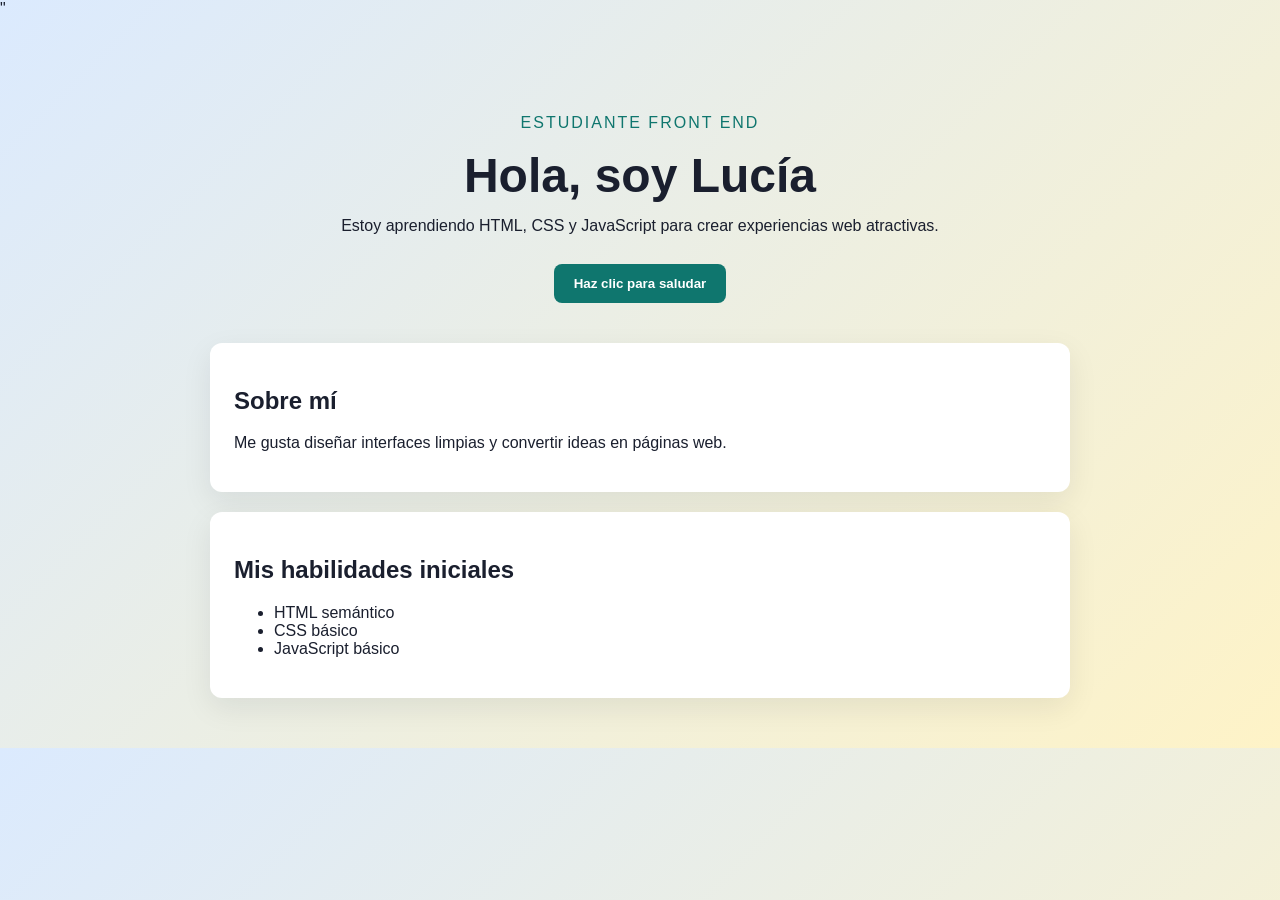
==== index.html @ 460338c4 "fase 1: estructura base del porfolio" ====
<!DOCTYPE html>
<html lang="es">
<head>
    <meta charset="UTF-8"/>
    <meta name="viewport" content="width= device-width, initia-scale=.1.0"/>
    <title> Porfolio Lucía - Fase 1</title>
    <link rel="stylesheet" href="style.css"/>
</head>"
<body> 

</body>
<header class="hero">
    <p class="hero__tag">Estudiante Front End</p>
    <h1 class="hero__title">Hola, soy Lucía</h1>
    <p class="hero__subtitle">
     Estoy aprendiendo HTML, CSS y JavaScript para crear experiencias web atractivas.
    </p>
    <button id="btnSaludo">Haz clic para saludar</button>
  </header>
  
  <main>
    <section class="section">
        <h2>Sobre mí</h2>
  <p>Me gusta diseñar interfaces limpias y convertir ideas en páginas web.</p>
    </section>
  
    <section class="section">
      <h2>Mis habilidades iniciales</h2>
      <ul>
        <li>HTML semántico</li>
        <li>CSS básico</li>
        <li>JavaScript básico</li>
      </ul>
    </section>
  </main>

  <script src="script.js"></script>


</html>
---- style.css ----
:root {
  --bg:#f4f6ff;
  --text:#1a1f2e;
  --accent: #0f766e;
  --card: #ffffff;
}
 
* {
    box-sizing: border-box;
}

body {
    margin: 0;
    font-family: "Segoe UI", Tahoma, Geneva, Verdana, sans-serif;
    background: linear-gradient(135deg, #dbeafe, #fef3c7);
    color: var(--text);
}
.hero {
    text-align: center;
    padding:  80px 20px 40px;
}

.hero__tag {
    text-transform: uppercase;
    letter-spacing: 2px;
    font-size: 700;
    color: var(--accent);
}

.hero__subtitle {
    max-width: 650px;
    margin: 0 auto 25px;
    line-height: 1.6;
}

.hero__title  {
    font-size: 3rem;
    margin: 10px 0;
}

button {
    border: none;
    background: var(--accent);
    color: white;
    padding: 12px 20px;
    border-radius: 8px;
    cursor: pointer;
    font-weight: 700;
}

button:hover {
    opacity: 0.9;
}

main {
    max-width: 900px;
    margin: 0 auto 50px;
    padding: 0 20px;
}

.section {
    background: var(--card);
    padding: 24px;
    border-radius: 12px;
    margin-bottom: 20px;
    box-shadow: 0 10px 30px rgba(15, 23, 42, 0.08);
}
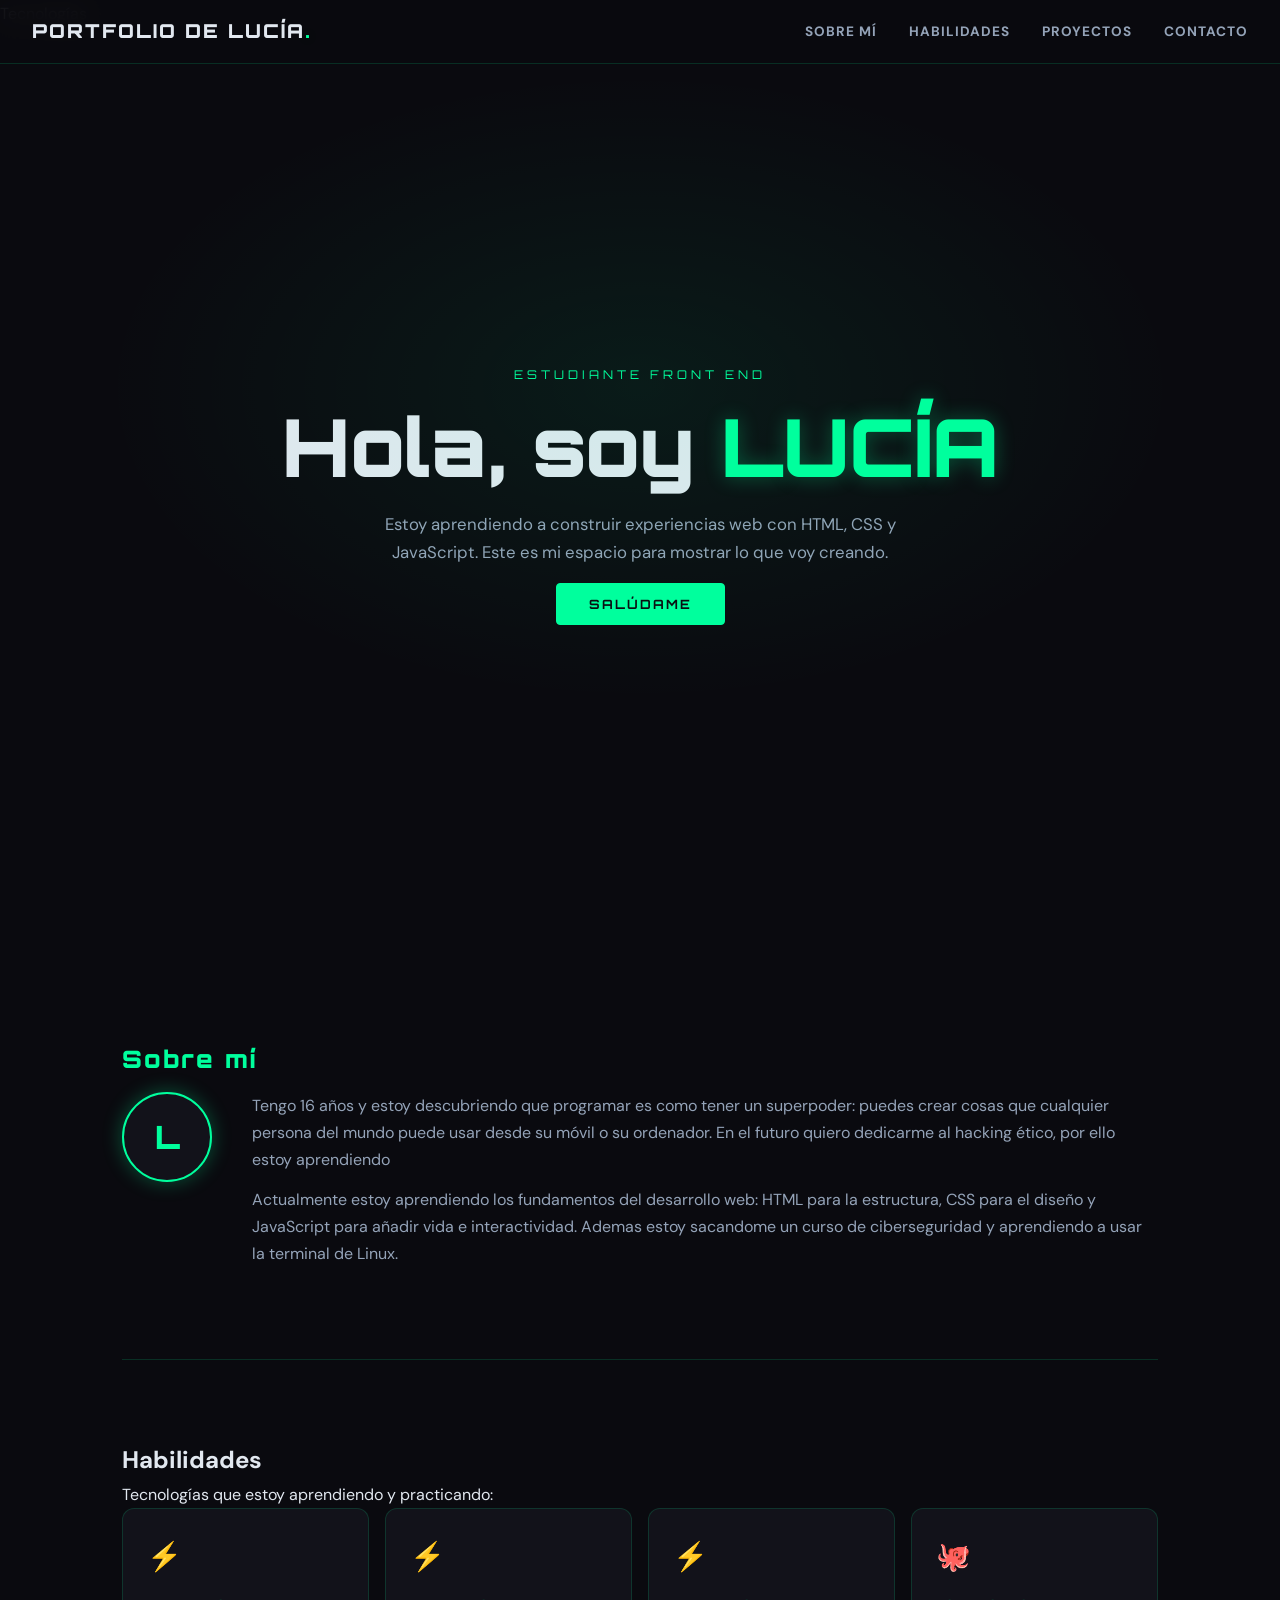
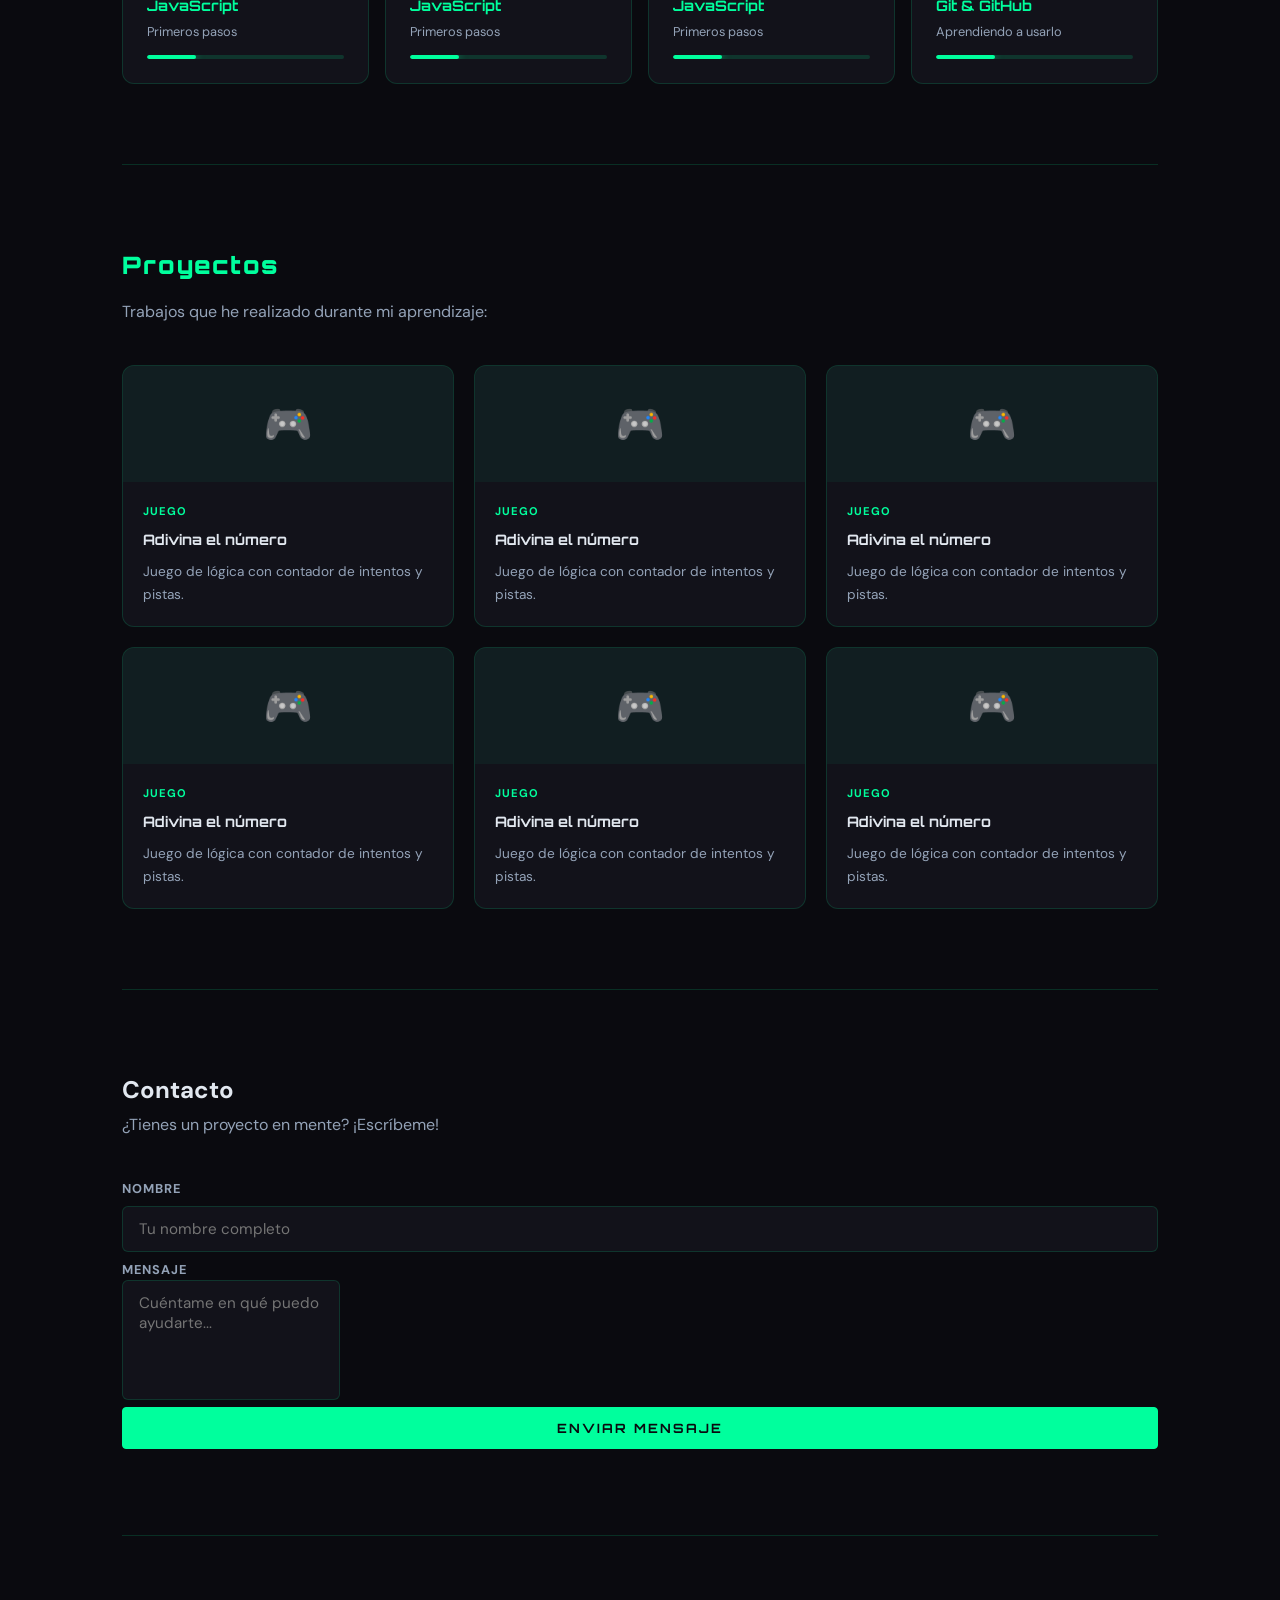
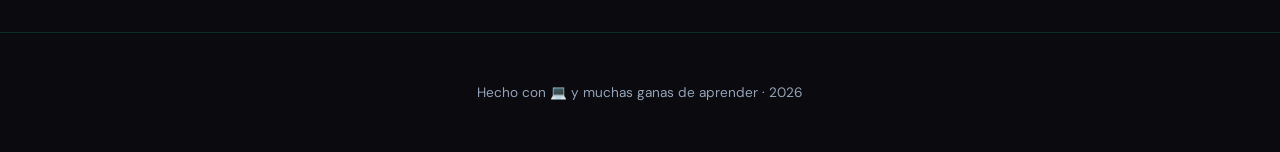
==== commit b115f92d: "html: targeta de proyectos, barra de busqueda, contacto. css: fondo nuevo estilo dark neon." ====
--- a/index.html
+++ b/index.html
@@ -1,40 +1,237 @@
-<!DOCTYPE html>
+Tecnologías<!DOCTYPE html>
 <html lang="es">
 <head>
     <meta charset="UTF-8"/>
     <meta name="viewport" content="width= device-width, initia-scale=.1.0"/>
     <title> Porfolio Lucía - Fase 1</title>
-    <link rel="stylesheet" href="style.css"/>
-</head>"
-<body> 
-
-</body>
-<header class="hero">
-    <p class="hero__tag">Estudiante Front End</p>
-    <h1 class="hero__title">Hola, soy Lucía</h1>
+    <link rel="stylesheet" href="tema-dark-neon.css"/>
+</head>
+
+<body>
+
+  <header class="nav" id="inicio">
+    <!-- El logo/nombre del portfolio -->
+    <span class="nav__logo">PORTFOLIO DE LUCÍA<span class="nav__logo--accent">.</span></span>
+
+    <!-- Los enlaces de navegación interna -->
+    <!-- href="#id" salta a la sección con ese id en la misma página -->
+    <nav class="nav__links">
+      <a href="#sobre-mi" class="nav__link">Sobre mí</a>
+      <a href="#habilidades" class="nav__link">Habilidades</a>
+      <a href="#proyectos" class="nav__link">Proyectos</a>
+      <a href="#contacto" class="nav__link">Contacto</a>
+    </nav>
+  </header>
+
+<section class="hero">
+    <p class="hero__eyebrow">Estudiante Front End</p>
+    <h1 class="hero__title">
+      Hola, soy <span class="hero__title--accent">LUCÍA</span>
+    </h1>
     <p class="hero__subtitle">
-     Estoy aprendiendo HTML, CSS y JavaScript para crear experiencias web atractivas.
+      Estoy aprendiendo a construir experiencias web con HTML, CSS y JavaScript.
+      Este es mi espacio para mostrar lo que voy creando.
     </p>
-    <button id="btnSaludo">Haz clic para saludar</button>
-  </header>
-  
+    <!-- El botón existe aquí pero su funcionalidad viene en la Fase 2 -->
+    <button class="btn btn--primary" id="btnSaludo">Salúdame</button>
+  </section>
+
+  <!-- ==========================================
+    MAIN: contenido principal de la página.
+    Dentro van todas las secciones informativas.
+  =========================================== -->
   <main>
-    <section class="section">
-        <h2>Sobre mí</h2>
-  <p>Me gusta diseñar interfaces limpias y convertir ideas en páginas web.</p>
+
+
+ <section class="seccion" id="sobre-mi">
+      <h2 class="seccion__titulo">Sobre mí</h2>
+      <div class="sobre-mi">
+        <!-- Avatar visual (círculo con inicial) -->
+        <div class="sobre-mi__avatar">L</div>
+        <div class="sobre-mi__texto">
+          <p>
+            Tengo 16 años y estoy descubriendo que programar es como tener
+            un superpoder: puedes crear cosas que cualquier persona del mundo
+            puede usar desde su móvil o su ordenador. En el futuro quiero dedicarme al hacking ético,
+            por ello estoy aprendiendo 
+          </p>
+          <p>
+            Actualmente estoy aprendiendo los fundamentos del desarrollo web:
+            HTML para la estructura, CSS para el diseño y JavaScript para
+            añadir vida e interactividad. Ademas estoy sacandome un curso de ciberseguridad
+            y aprendiendo a usar la terminal de Linux.
+          </p>
+        </div>
+      </div>      
     </section>
-  
-    <section class="section">
-      <h2>Mis habilidades iniciales</h2>
-      <ul>
-        <li>HTML semántico</li>
-        <li>CSS básico</li>
-        <li>JavaScript básico</li>
-      </ul>
+
+    <section class="seccion" id="habilidades">
+        <h2 class="seccion_titulo">Habilidades</h2>
+  <p class="seccion_descripcion">
+    Tecnologías que estoy aprendiendo y practicando:
+  </p>
+  <div class="habilidades-grid">
+        <article class="skill-card">
+          <span class="skill-card__icono">⚡</span>
+          <h3 class="skill-card__nombre">JavaScript</h3>
+          <p class="skill-card__nivel">Primeros pasos</p>
+          <div class="skill-card__barra">
+            <div class="skill-card__progreso" style="width: 25%"></div>
+          </div>
+        </article>
+
+        <article class="skill-card">
+          <span class="skill-card__icono">⚡</span>
+          <h3 class="skill-card__nombre">JavaScript</h3>
+          <p class="skill-card__nivel">Primeros pasos</p>
+          <div class="skill-card__barra">
+            <div class="skill-card__progreso" style="width: 25%"></div>
+          </div>
+        </article>
+
+        <article class="skill-card">
+          <span class="skill-card__icono">⚡</span>
+          <h3 class="skill-card__nombre">JavaScript</h3>
+          <p class="skill-card__nivel">Primeros pasos</p>
+          <div class="skill-card__barra">
+            <div class="skill-card__progreso" style="width: 25%"></div>
+          </div>
+        </article>
+        
+        <article class="skill-card">
+          <span class="skill-card__icono">🐙</span>
+          <h3 class="skill-card__nombre">Git & GitHub</h3>
+          <p class="skill-card__nivel">Aprendiendo a usarlo</p>
+          <div class="skill-card__barra">
+            <div class="skill-card__progreso" style="width: 30%"></div>
+          </div>
+        </article>
+     
+         </div>
+        </section>
+
+        <section class="seccion" id="proyectos">
+          <h2 class="seccion__titulo">Proyectos</h2>
+          <p class="seccion__descripcion">
+            Trabajos que he realizado durante mi aprendizaje:
+          </p>
+
+          <div class="proyectos-grid" id="proyectosGrid">
+            <article class="proyecto-card" data-category="juego">
+          <div class="proyecto-card__imagen">🎮</div>
+          <div class="proyecto-card__cuerpo">
+            <span class="proyecto-card__tag">Juego</span>
+            <h3 class="proyecto-card__titulo">Adivina el número</h3>
+            <p class="proyecto-card__desc">
+              Juego de lógica con contador de intentos y pistas.
+            </p>
+          </div>
+        </article>
+            
+            <article class="proyecto-card" data-category="juego">
+          <div class="proyecto-card__imagen">🎮</div>
+          <div class="proyecto-card__cuerpo">
+            <span class="proyecto-card__tag">Juego</span>
+            <h3 class="proyecto-card__titulo">Adivina el número</h3>
+            <p class="proyecto-card__desc">
+              Juego de lógica con contador de intentos y pistas.
+            </p>
+          </div>
+        </article>
+       
+            <article class="proyecto-card" data-category="juego">
+          <div class="proyecto-card__imagen">🎮</div>
+          <div class="proyecto-card__cuerpo">
+            <span class="proyecto-card__tag">Juego</span>
+            <h3 class="proyecto-card__titulo">Adivina el número</h3>
+            <p class="proyecto-card__desc">
+              Juego de lógica con contador de intentos y pistas.
+            </p>
+          </div>
+        </article>
+
+            <article class="proyecto-card" data-category="juego">
+          <div class="proyecto-card__imagen">🎮</div>
+          <div class="proyecto-card__cuerpo">
+            <span class="proyecto-card__tag">Juego</span>
+            <h3 class="proyecto-card__titulo">Adivina el número</h3>
+            <p class="proyecto-card__desc">
+              Juego de lógica con contador de intentos y pistas.
+            </p>
+          </div>
+        </article>
+
+            <article class="proyecto-card" data-category="juego">
+          <div class="proyecto-card__imagen">🎮</div>
+          <div class="proyecto-card__cuerpo">
+            <span class="proyecto-card__tag">Juego</span>
+            <h3 class="proyecto-card__titulo">Adivina el número</h3>
+            <p class="proyecto-card__desc">
+              Juego de lógica con contador de intentos y pistas.
+            </p>
+          </div>
+        </article>
+        
+            <article class="proyecto-card" data-category="juego">
+          <div class="proyecto-card__imagen">🎮</div>
+          <div class="proyecto-card__cuerpo">
+            <span class="proyecto-card__tag">Juego</span>
+            <h3 class="proyecto-card__titulo">Adivina el número</h3>
+            <p class="proyecto-card__desc">
+              Juego de lógica con contador de intentos y pistas.
+            </p>
+          </div>
+        </article>
+
+          </div>
+        </section>
+
+        <section class="seccion" id="contacto">
+          <h2 class="seccion_titulo">Contacto</h2>
+          <p class="seccion__descripcion">
+            ¿Tienes un proyecto en mente? ¡Escríbeme!
+          </p>
+          <from class="from" id="formContacto" novalidate>
+            
+        <div class="form__grupo">
+          <label class="form__label" for="nombre">Nombre</label>
+          <input
+            class="form__input"
+            type="text"
+            id="nombre"
+            name="nombre"
+            placeholder="Tu nombre completo"
+            autocomplete="name"
+          />
+          <div class="form_grupo">
+            <label class="form__label" for="mensaje">Mensaje</label>
+          <!-- textarea: campo de texto de varias líneas -->
+          <textarea
+            class="form__input form__textarea"
+            id="mensaje"
+            name="mensaje"
+            rows="4"
+            placeholder="Cuéntame en qué puedo ayudarte..."
+          ></textarea>
+          <span class="form__error" id="errorMensaje"></span>
+        </div>
+
+        <button class="btn btn--primary" type="submit" id="btnEnviar">
+          Enviar mensaje
+        </button>
+
+        <!-- Mensaje de éxito que aparecerá cuando el formulario sea válido -->
+        <p class="form__exito" id="mensajeExito"></p>
+      </form>
     </section>
+
   </main>
 
-  <script src="script.js"></script>
+  <footer class="footer">
+    <p class="footer__texto">
+      Hecho con 💻 y muchas ganas de aprender · 2026
+    </p>
+
 
 
 </html>
--- a/tema-dark-neon.css
+++ b/tema-dark-neon.css
@@ -0,0 +1,631 @@
+/*
+╔══════════════════════════════════════════════════════════════╗
+║  TEMA: DARK NEON                                            ║
+║  Estética: fondo negro, acentos en verde neón/cian          ║
+║  Fuente: Orbitron (geométrica, tech) + DM Sans (cuerpo)     ║
+╚══════════════════════════════════════════════════════════════╝
+
+  CÓMO PERSONALIZAR ESTE TEMA:
+  · Cambia --color-acento para otro color neón (ej: #ff00ff, #00bfff)
+  · Cambia --color-fondo para un fondo más oscuro o más azulado
+  · La fuente se importa de Google Fonts — cámbiala por la que quieras
+*/
+
+/* ── Importar fuentes de Google Fonts ─────────────────────── */
+@import url('https://fonts.googleapis.com/css2?family=Orbitron:wght@700;900&family=DM+Sans:wght@400;500;700&display=swap');
+
+/* ── Variables: el corazón del tema ───────────────────────── */
+/*
+  :root aplica las variables a toda la página.
+  Cambia solo estos valores y todo el diseño cambia.
+*/
+:root {
+  --color-fondo:       #0a0a0f;
+  --color-fondo-card:  #12121a;
+  --color-fondo-nav:   rgba(10, 10, 15, 0.92);
+  --color-texto:       #e2e8f0;
+  --color-texto-suave: #94a3b8;
+  --color-acento:      #00ff9d;
+  --color-acento-rgb:  0, 255, 157;     /* para usar en rgba() */
+  --color-borde:       rgba(0, 255, 157, 0.15);
+  --color-error:       #ff4d6d;
+  --color-exito:       #00ff9d;
+
+  --radio-card:   12px;
+  --sombra-card:  0 4px 30px rgba(0, 255, 157, 0.08);
+  --sombra-glow:  0 0 20px rgba(0, 255, 157, 0.3);
+
+  --fuente-titulo: 'Orbitron', monospace;
+  --fuente-cuerpo: 'DM Sans', sans-serif;
+
+  --transicion:   0.25s ease;
+}
+
+/* Tema alternativo (se activa con clase "tema-b" en body) */
+body.tema-b {
+  --color-fondo:       #0d0d1a;
+  --color-acento:      #a78bfa;
+  --color-acento-rgb:  167, 139, 250;
+  --color-borde:       rgba(167, 139, 250, 0.15);
+  --sombra-card:       0 4px 30px rgba(167, 139, 250, 0.08);
+  --sombra-glow:       0 0 20px rgba(167, 139, 250, 0.3);
+}
+
+
+/* ── Reset y base ──────────────────────────────────────────── */
+*, *::before, *::after {
+  box-sizing: border-box;
+  margin: 0;
+  padding: 0;
+}
+
+html {
+  scroll-behavior: smooth;    /* scroll suave al hacer clic en los enlaces de nav */
+  scroll-padding-top: 70px;   /* evita que el header tape el inicio de la sección */
+}
+
+body {
+  font-family: var(--fuente-cuerpo);
+  background-color: var(--color-fondo);
+  color: var(--color-texto);
+  line-height: 1.7;
+  min-height: 100vh;
+}
+
+/* ── Barra de navegación ───────────────────────────────────── */
+.nav {
+  position: fixed;           /* se queda fija aunque hagas scroll */
+  top: 0;
+  left: 0;
+  right: 0;
+  z-index: 100;
+  display: flex;
+  align-items: center;
+  gap: 1rem;
+  padding: 0 2rem;
+  height: 64px;
+  background: var(--color-fondo-nav);
+  backdrop-filter: blur(12px);
+  border-bottom: 1px solid var(--color-borde);
+}
+
+.nav__logo {
+  font-family: var(--fuente-titulo);
+  font-size: 1.2rem;
+  font-weight: 900;
+  letter-spacing: 2px;
+  color: var(--color-texto);
+  margin-right: auto;   /* empuja el resto de elementos a la derecha */
+}
+
+.nav__logo--accent {
+  color: var(--color-acento);
+  text-shadow: var(--sombra-glow);
+}
+
+.nav__links {
+  display: flex;
+  gap: 2rem;
+  list-style: none;
+}
+
+.nav__link {
+  font-size: 0.85rem;
+  font-weight: 700;
+  text-transform: uppercase;
+  letter-spacing: 1px;
+  text-decoration: none;
+  color: var(--color-texto-suave);
+  transition: color var(--transicion);
+}
+
+.nav__link:hover,
+.nav__link--activo {
+  color: var(--color-acento);
+}
+
+/* Botón hamburguesa — solo visible en móvil */
+.nav__hamburguesa {
+  display: none;
+  flex-direction: column;
+  gap: 5px;
+  background: none;
+  border: none;
+  cursor: pointer;
+  padding: 4px;
+}
+
+.nav__hamburguesa span {
+  display: block;
+  width: 22px;
+  height: 2px;
+  background: var(--color-texto);
+  border-radius: 2px;
+  transition: transform var(--transicion), opacity var(--transicion);
+}
+
+/* Animación de las 3 líneas → X al abrir el menú */
+.nav__hamburguesa--activo span:nth-child(1) {
+  transform: translateY(7px) rotate(45deg);
+}
+.nav__hamburguesa--activo span:nth-child(2) {
+  opacity: 0;
+}
+.nav__hamburguesa--activo span:nth-child(3) {
+  transform: translateY(-7px) rotate(-45deg);
+}
+
+
+/* ── Sección Hero ──────────────────────────────────────────── */
+.hero {
+  min-height: 100vh;
+  display: flex;
+  flex-direction: column;
+  justify-content: center;
+  align-items: center;
+  text-align: center;
+  padding: 100px 2rem 4rem;
+  position: relative;
+}
+
+/* Fondo decorativo: gradiente radial sutil */
+.hero::before {
+  content: "";
+  position: absolute;
+  inset: 0;
+  background: radial-gradient(ellipse 60% 50% at 50% 40%,
+    rgba(var(--color-acento-rgb), 0.07) 0%,
+    transparent 70%);
+  pointer-events: none;   /* no interfiere con los clics */
+}
+
+.hero__eyebrow {
+  font-family: var(--fuente-titulo);
+  font-size: 0.75rem;
+  letter-spacing: 4px;
+  text-transform: uppercase;
+  color: var(--color-acento);
+  margin-bottom: 1rem;
+}
+
+.hero__title {
+  font-family: var(--fuente-titulo);
+  font-size: clamp(2.5rem, 8vw, 5rem);  /* escala con el ancho de pantalla */
+  font-weight: 900;
+  line-height: 1.1;
+  margin-bottom: 1.25rem;
+}
+
+.hero__title--accent {
+  color: var(--color-acento);
+  text-shadow: var(--sombra-glow);
+}
+
+.hero__subtitle {
+  max-width: 560px;
+  color: var(--color-texto-suave);
+  font-size: 1.05rem;
+  margin-bottom: 1rem;
+}
+
+.hero__reloj {
+  font-family: var(--fuente-titulo);
+  font-size: 0.9rem;
+  color: var(--color-acento);
+  margin-bottom: 2rem;
+  letter-spacing: 2px;
+}
+
+
+/* ── Botones ───────────────────────────────────────────────── */
+.btn {
+  display: inline-block;
+  padding: 0.75rem 2rem;
+  border-radius: 4px;
+  border: 1px solid var(--color-acento);
+  background: transparent;
+  color: var(--color-acento);
+  font-family: var(--fuente-titulo);
+  font-size: 0.8rem;
+  font-weight: 700;
+  letter-spacing: 2px;
+  text-transform: uppercase;
+  text-decoration: none;
+  cursor: pointer;
+  transition: background var(--transicion), box-shadow var(--transicion);
+}
+
+.btn:hover {
+  background: rgba(var(--color-acento-rgb), 0.1);
+  box-shadow: var(--sombra-glow);
+}
+
+.btn--primary {
+  background: var(--color-acento);
+  color: #0a0a0f;
+}
+
+.btn--primary:hover {
+  box-shadow: var(--sombra-glow);
+  opacity: 0.9;
+}
+
+.btn--small {
+  padding: 0.4rem 0.8rem;
+  font-size: 0.7rem;
+}
+
+
+/* ── Secciones ─────────────────────────────────────────────── */
+main {
+  max-width: 1100px;
+  margin: 0 auto;
+  padding: 2rem 2rem 6rem;
+}
+
+.seccion {
+  padding: 5rem 0;
+  border-bottom: 1px solid var(--color-borde);
+}
+
+.seccion__titulo {
+  font-family: var(--fuente-titulo);
+  font-size: 1.5rem;
+  font-weight: 900;
+  letter-spacing: 2px;
+  color: var(--color-acento);
+  margin-bottom: 0.75rem;
+}
+
+.seccion__descripcion {
+  color: var(--color-texto-suave);
+  margin-bottom: 2.5rem;
+}
+
+
+/* ── Sobre mí ──────────────────────────────────────────────── */
+.sobre-mi {
+  display: flex;
+  gap: 2.5rem;
+  align-items: flex-start;
+}
+
+.sobre-mi__avatar {
+  flex-shrink: 0;
+  width: 90px;
+  height: 90px;
+  border-radius: 50%;
+  background: var(--color-fondo-card);
+  border: 2px solid var(--color-acento);
+  box-shadow: var(--sombra-glow);
+  display: flex;
+  align-items: center;
+  justify-content: center;
+  font-family: var(--fuente-titulo);
+  font-size: 2rem;
+  font-weight: 900;
+  color: var(--color-acento);
+}
+
+.sobre-mi__texto p {
+  color: var(--color-texto-suave);
+  margin-bottom: 0.75rem;
+}
+
+
+/* ── Habilidades ───────────────────────────────────────────── */
+.habilidades-grid {
+  display: grid;
+  grid-template-columns: repeat(auto-fit, minmax(200px, 1fr));
+  gap: 1rem;
+}
+
+.skill-card {
+  background: var(--color-fondo-card);
+  border: 1px solid var(--color-borde);
+  border-radius: var(--radio-card);
+  padding: 1.5rem;
+  transition: border-color var(--transicion), box-shadow var(--transicion);
+}
+
+.skill-card:hover {
+  border-color: var(--color-acento);
+  box-shadow: var(--sombra-card);
+}
+
+.skill-card__icono {
+  font-size: 1.75rem;
+  display: block;
+  margin-bottom: 0.75rem;
+}
+
+.skill-card__nombre {
+  font-family: var(--fuente-titulo);
+  font-size: 0.9rem;
+  font-weight: 700;
+  color: var(--color-acento);
+  margin-bottom: 0.25rem;
+}
+
+.skill-card__nivel {
+  font-size: 0.8rem;
+  color: var(--color-texto-suave);
+  margin-bottom: 0.75rem;
+}
+
+.skill-card__barra {
+  height: 4px;
+  background: rgba(var(--color-acento-rgb), 0.15);
+  border-radius: 2px;
+  overflow: hidden;
+}
+
+.skill-card__progreso {
+  height: 100%;
+  background: var(--color-acento);
+  border-radius: 2px;
+  box-shadow: 0 0 8px rgba(var(--color-acento-rgb), 0.6);
+}
+
+
+/* ── Proyectos ─────────────────────────────────────────────── */
+.filtros {
+  display: flex;
+  flex-wrap: wrap;
+  gap: 0.5rem;
+  margin-bottom: 1rem;
+}
+
+.filtro {
+  padding: 0.4rem 1rem;
+  border-radius: 999px;
+  border: 1px solid var(--color-borde);
+  background: transparent;
+  color: var(--color-texto-suave);
+  font-size: 0.8rem;
+  font-weight: 700;
+  cursor: pointer;
+  transition: all var(--transicion);
+}
+
+.filtro:hover,
+.filtro--activo {
+  border-color: var(--color-acento);
+  color: var(--color-acento);
+  background: rgba(var(--color-acento-rgb), 0.08);
+}
+
+.proyectos-contador {
+  font-size: 0.8rem;
+  color: var(--color-texto-suave);
+  margin-bottom: 1.5rem;
+}
+
+.proyectos-grid {
+  display: grid;
+  grid-template-columns: repeat(auto-fill, minmax(280px, 1fr));
+  gap: 1.25rem;
+}
+
+.proyecto-card {
+  background: var(--color-fondo-card);
+  border: 1px solid var(--color-borde);
+  border-radius: var(--radio-card);
+  overflow: hidden;
+  transition: border-color var(--transicion), transform var(--transicion);
+}
+
+.proyecto-card:hover {
+  border-color: var(--color-acento);
+  transform: translateY(-4px);
+}
+
+/* Clase añadida por JS al filtrar */
+.proyecto-card--oculto {
+  display: none;
+}
+
+.proyecto-card__imagen {
+  font-size: 2.5rem;
+  padding: 1.5rem;
+  background: rgba(var(--color-acento-rgb), 0.05);
+  text-align: center;
+}
+
+.proyecto-card__cuerpo {
+  padding: 1.25rem;
+}
+
+.proyecto-card__tag {
+  font-size: 0.7rem;
+  font-weight: 700;
+  text-transform: uppercase;
+  letter-spacing: 1px;
+  color: var(--color-acento);
+}
+
+.proyecto-card__titulo {
+  font-family: var(--fuente-titulo);
+  font-size: 0.9rem;
+  margin: 0.4rem 0 0.5rem;
+}
+
+.proyecto-card__desc {
+  font-size: 0.85rem;
+  color: var(--color-texto-suave);
+}
+
+
+/* ── Formulario ────────────────────────────────────────────── */
+.form {
+  max-width: 600px;
+  display: flex;
+  flex-direction: column;
+  gap: 1.25rem;
+}
+
+.form__grupo {
+  display: flex;
+  flex-direction: column;
+  gap: 0.4rem;
+}
+
+.form__label {
+  font-size: 0.8rem;
+  font-weight: 700;
+  text-transform: uppercase;
+  letter-spacing: 1px;
+  color: var(--color-texto-suave);
+  display: flex;
+  justify-content: space-between;
+  align-items: center;
+}
+
+.form__input {
+  background: var(--color-fondo-card);
+  border: 1px solid var(--color-borde);
+  border-radius: 6px;
+  padding: 0.75rem 1rem;
+  color: var(--color-texto);
+  font-family: var(--fuente-cuerpo);
+  font-size: 0.95rem;
+  transition: border-color var(--transicion), box-shadow var(--transicion);
+  resize: none;
+}
+
+.form__input:focus {
+  outline: none;
+  border-color: var(--color-acento);
+  box-shadow: 0 0 0 3px rgba(var(--color-acento-rgb), 0.12);
+}
+
+.form__input--error {
+  border-color: var(--color-error);
+}
+
+.form__textarea {
+  min-height: 120px;
+}
+
+.form__error {
+  font-size: 0.8rem;
+  color: var(--color-error);
+  min-height: 1rem;
+}
+
+.form__contador {
+  font-size: 0.75rem;
+  color: var(--color-texto-suave);
+}
+
+.form__contador--alerta {
+  color: #f59e0b;
+}
+
+.form__exito {
+  font-size: 0.9rem;
+  color: var(--color-exito);
+}
+
+
+/* ── Animaciones al hacer scroll (IntersectionObserver) ────── */
+/*
+  .reveal: estado inicial — invisible y desplazado hacia abajo.
+  .reveal--visible: estado final — visible y en su posición.
+  El JS añade la clase reveal--visible cuando el elemento entra en pantalla.
+*/
+.reveal {
+  opacity: 0;
+  transform: translateY(30px);
+  transition: opacity 0.6s ease, transform 0.6s ease;
+}
+
+.reveal--visible {
+  opacity: 1;
+  transform: translateY(0);
+}
+
+
+/* ── Footer ────────────────────────────────────────────────── */
+.footer {
+  text-align: center;
+  padding: 3rem 2rem;
+  border-top: 1px solid var(--color-borde);
+  color: var(--color-texto-suave);
+  font-size: 0.85rem;
+}
+
+/* Botón volver arriba */
+.btn-top {
+  position: fixed;
+  bottom: 2rem;
+  right: 2rem;
+  width: 44px;
+  height: 44px;
+  border-radius: 50%;
+  border: 1px solid var(--color-acento);
+  background: var(--color-fondo-card);
+  color: var(--color-acento);
+  font-size: 1.1rem;
+  cursor: pointer;
+  /* Oculto por defecto — el JS añade btn-top--visible */
+  opacity: 0;
+  transform: translateY(10px);
+  pointer-events: none;
+  transition: opacity var(--transicion), transform var(--transicion);
+  z-index: 99;
+}
+
+.btn-top--visible {
+  opacity: 1;
+  transform: translateY(0);
+  pointer-events: auto;
+}
+
+.btn-top:hover {
+  box-shadow: var(--sombra-glow);
+}
+
+
+/* ── Responsive: pantallas pequeñas ───────────────────────── */
+@media (max-width: 768px) {
+
+  /* Mostramos el botón hamburguesa */
+  .nav__hamburguesa {
+    display: flex;
+    margin-left: auto;
+  }
+
+  /* El menú se oculta por defecto en móvil */
+  .nav__links {
+    display: none;
+    position: absolute;
+    top: 64px;
+    left: 0;
+    right: 0;
+    flex-direction: column;
+    align-items: center;
+    gap: 0;
+    background: var(--color-fondo-nav);
+    border-bottom: 1px solid var(--color-borde);
+    padding: 1rem 0;
+  }
+
+  /* Cuando el JS añade esta clase, el menú se muestra */
+  .nav__links--open {
+    display: flex;
+  }
+
+  .nav__link {
+    padding: 0.75rem 2rem;
+    width: 100%;
+    text-align: center;
+  }
+
+  /* En móvil el avatar y el texto van en columna */
+  .sobre-mi {
+    flex-direction: column;
+    align-items: center;
+    text-align: center;
+  }
+}
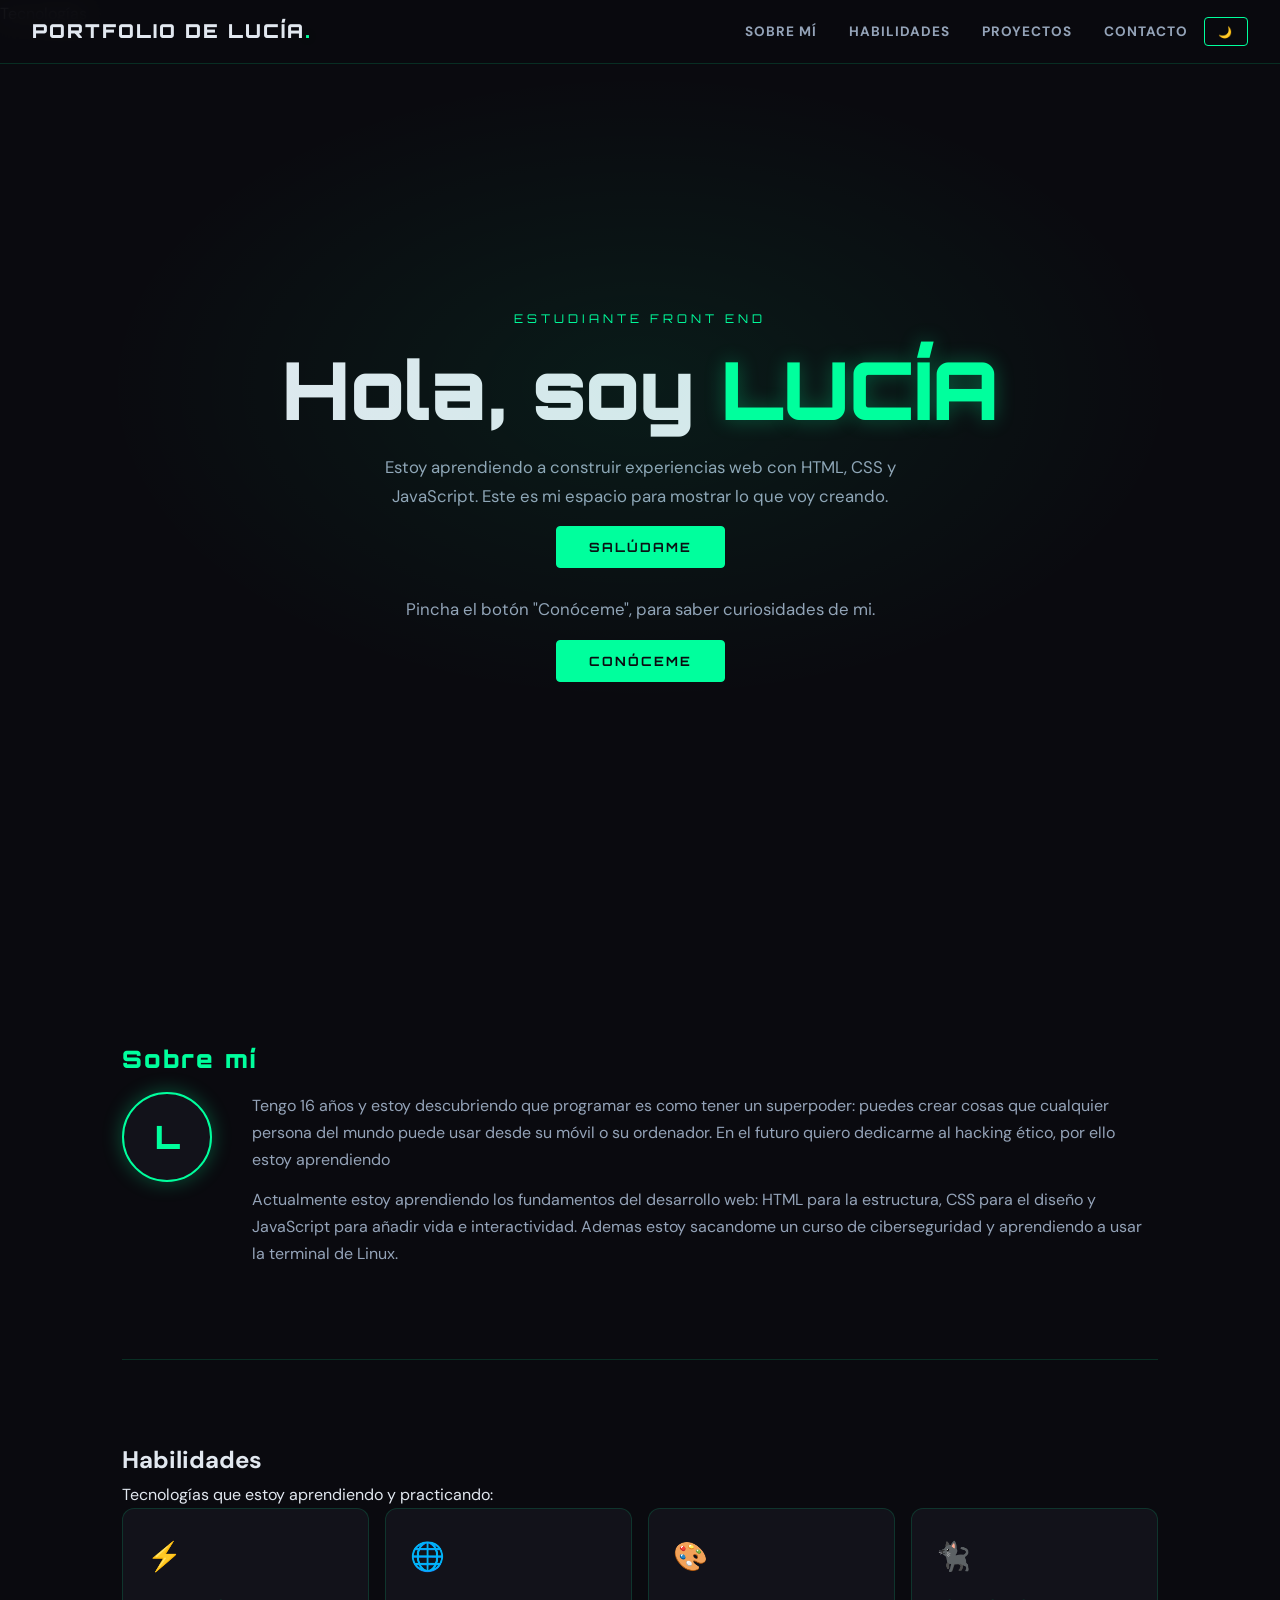
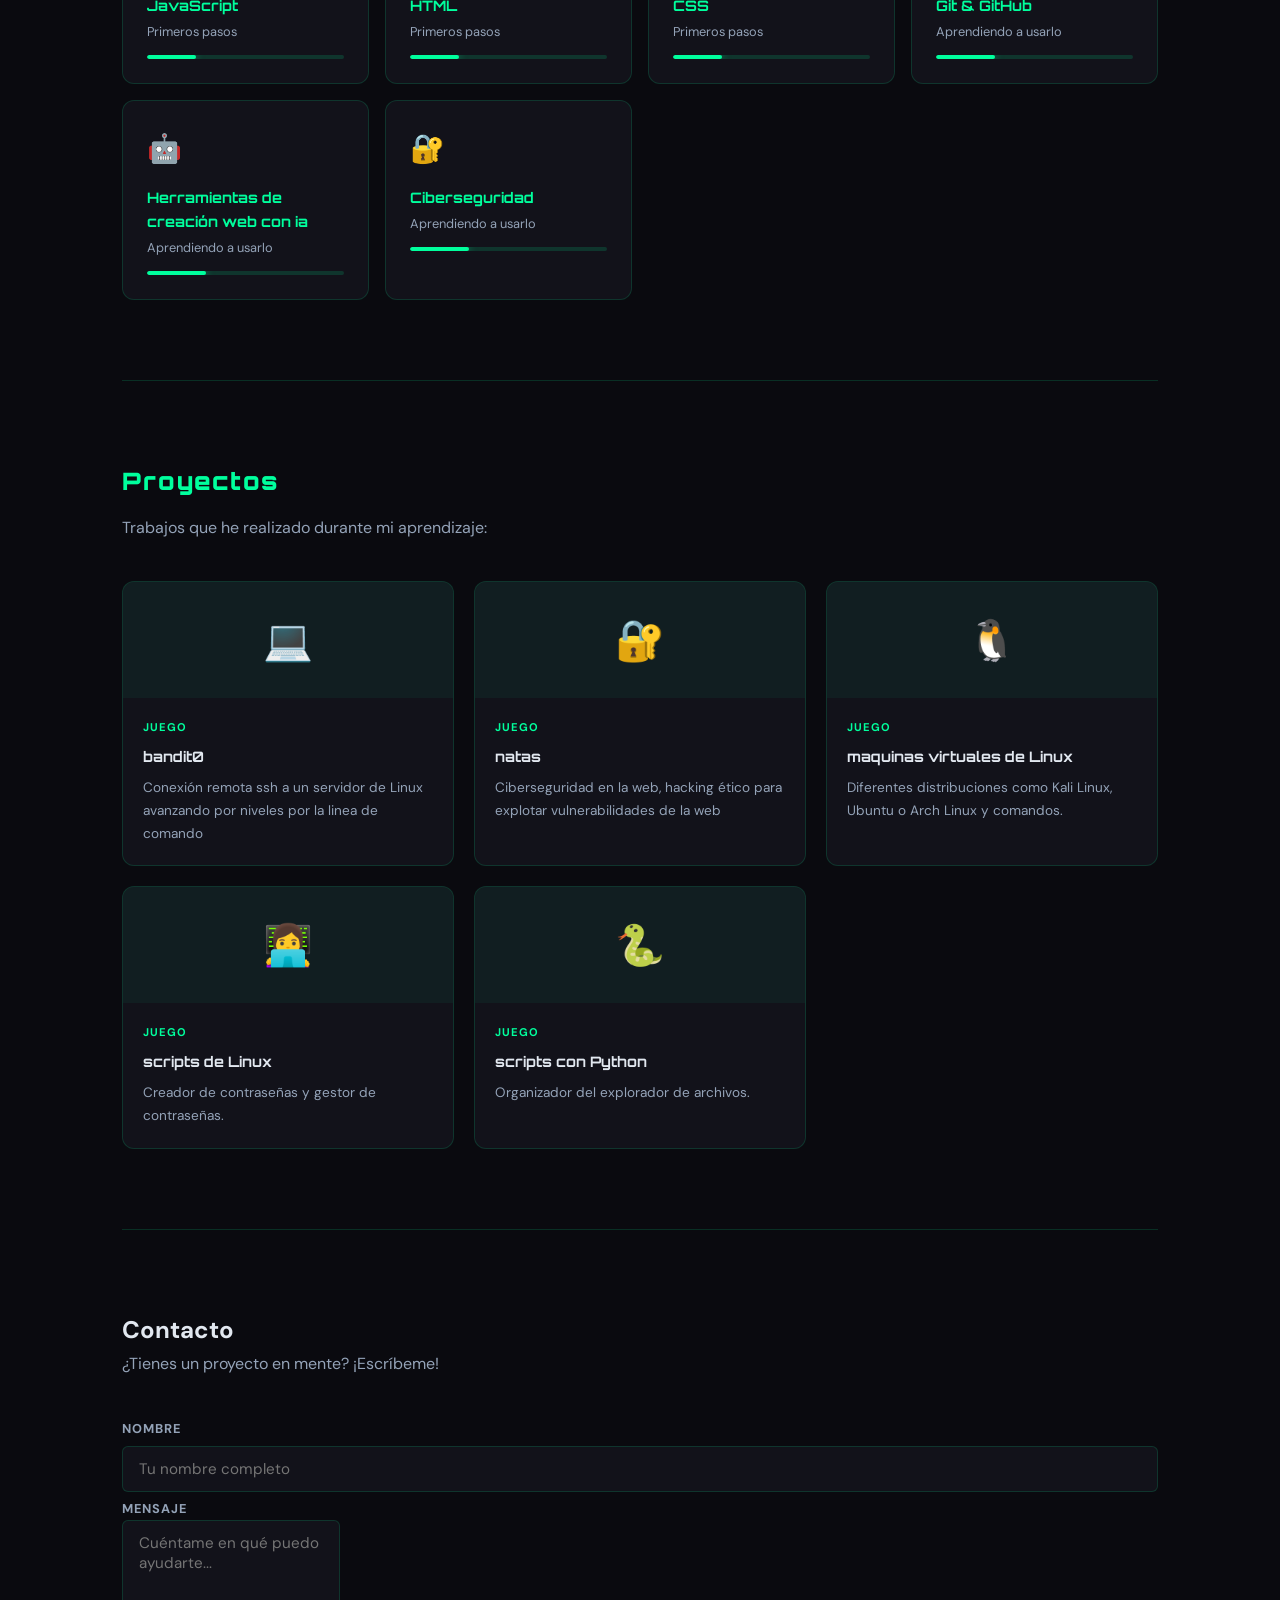
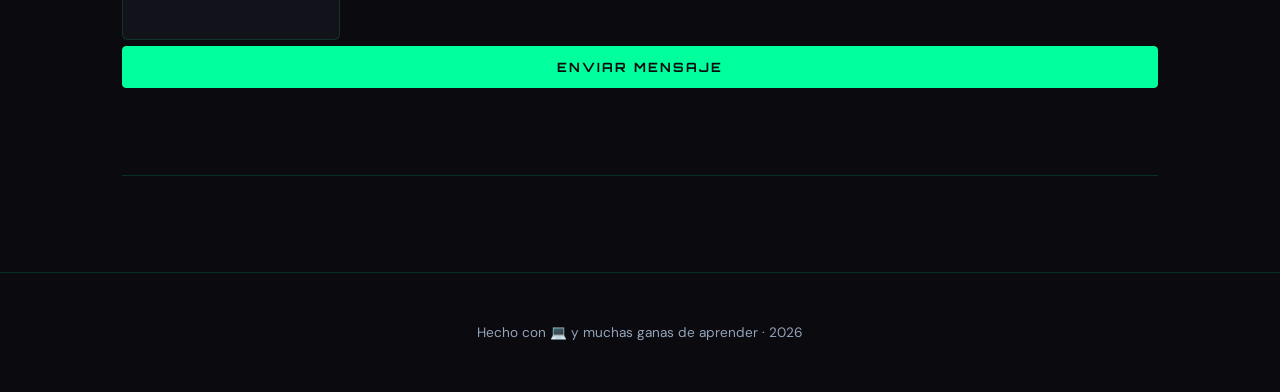
==== commit cfbdf911: "Terminado" ====
--- a/index.html
+++ b/index.html
@@ -5,6 +5,7 @@
     <meta name="viewport" content="width= device-width, initia-scale=.1.0"/>
     <title> Porfolio Lucía - Fase 1</title>
     <link rel="stylesheet" href="tema-dark-neon.css"/>
+
 </head>
 
 <body>
@@ -21,25 +22,30 @@
       <a href="#proyectos" class="nav__link">Proyectos</a>
       <a href="#contacto" class="nav__link">Contacto</a>
     </nav>
+     <button class="btn btn--small" id="btnTema" aria-label="Cambiar tema">🌙</button>
+
   </header>
 
+ 
 <section class="hero">
     <p class="hero__eyebrow">Estudiante Front End</p>
-    <h1 class="hero__title">
+    <h1 class="hero__title" id="tituloHero">
       Hola, soy <span class="hero__title--accent">LUCÍA</span>
     </h1>
     <p class="hero__subtitle">
       Estoy aprendiendo a construir experiencias web con HTML, CSS y JavaScript.
       Este es mi espacio para mostrar lo que voy creando.
     </p>
-    <!-- El botón existe aquí pero su funcionalidad viene en la Fase 2 -->
+  
     <button class="btn btn--primary" id="btnSaludo">Salúdame</button>
+    <br><p class="hero__subtitle" id="curiosidades"> 
+    Pincha el botón "Conóceme", para saber curiosidades de mi.
+    </p>
+    <button class="btn btn--primary" id="btnConoceme">Conóceme</button>
+
   </section>
 
-  <!-- ==========================================
-    MAIN: contenido principal de la página.
-    Dentro van todas las secciones informativas.
-  =========================================== -->
+
   <main>
 
 
@@ -81,8 +87,8 @@
         </article>
 
         <article class="skill-card">
-          <span class="skill-card__icono">⚡</span>
-          <h3 class="skill-card__nombre">JavaScript</h3>
+          <span class="skill-card__icono"> 🌐</span>
+          <h3 class="skill-card__nombre">HTML</h3>
           <p class="skill-card__nivel">Primeros pasos</p>
           <div class="skill-card__barra">
             <div class="skill-card__progreso" style="width: 25%"></div>
@@ -90,8 +96,8 @@
         </article>
 
         <article class="skill-card">
-          <span class="skill-card__icono">⚡</span>
-          <h3 class="skill-card__nombre">JavaScript</h3>
+          <span class="skill-card__icono">🎨</span>
+          <h3 class="skill-card__nombre">CSS</h3>
           <p class="skill-card__nivel">Primeros pasos</p>
           <div class="skill-card__barra">
             <div class="skill-card__progreso" style="width: 25%"></div>
@@ -99,8 +105,24 @@
         </article>
         
         <article class="skill-card">
-          <span class="skill-card__icono">🐙</span>
+          <span class="skill-card__icono"> 🐈‍⬛</span>
           <h3 class="skill-card__nombre">Git & GitHub</h3>
+          <p class="skill-card__nivel">Aprendiendo a usarlo</p>
+          <div class="skill-card__barra">
+            <div class="skill-card__progreso" style="width: 30%"></div>
+          </div>
+        </article>
+                <article class="skill-card">
+          <span class="skill-card__icono"> 🤖</span>
+          <h3 class="skill-card__nombre">Herramientas de creación web con ia</h3>
+          <p class="skill-card__nivel">Aprendiendo a usarlo</p>
+          <div class="skill-card__barra">
+            <div class="skill-card__progreso" style="width: 30%"></div>
+          </div>
+        </article>
+                <article class="skill-card">
+          <span class="skill-card__icono"> 🔐</span>
+          <h3 class="skill-card__nombre">Ciberseguridad</h3>
           <p class="skill-card__nivel">Aprendiendo a usarlo</p>
           <div class="skill-card__barra">
             <div class="skill-card__progreso" style="width: 30%"></div>
@@ -118,73 +140,66 @@
 
           <div class="proyectos-grid" id="proyectosGrid">
             <article class="proyecto-card" data-category="juego">
-          <div class="proyecto-card__imagen">🎮</div>
-          <div class="proyecto-card__cuerpo">
-            <span class="proyecto-card__tag">Juego</span>
-            <h3 class="proyecto-card__titulo">Adivina el número</h3>
-            <p class="proyecto-card__desc">
-              Juego de lógica con contador de intentos y pistas.
+          <div class="proyecto-card__imagen">💻</div>
+          <div class="proyecto-card__cuerpo">
+            <span class="proyecto-card__tag">Juego</span>
+            <h3 class="proyecto-card__titulo">bandit0</h3>
+            <p class="proyecto-card__desc">
+            Conexión remota ssh a un servidor de Linux avanzando por niveles por la linea de comando
             </p>
           </div>
         </article>
             
             <article class="proyecto-card" data-category="juego">
-          <div class="proyecto-card__imagen">🎮</div>
-          <div class="proyecto-card__cuerpo">
-            <span class="proyecto-card__tag">Juego</span>
-            <h3 class="proyecto-card__titulo">Adivina el número</h3>
-            <p class="proyecto-card__desc">
-              Juego de lógica con contador de intentos y pistas.
+          <div class="proyecto-card__imagen">🔐</div>
+          <div class="proyecto-card__cuerpo">
+            <span class="proyecto-card__tag">Juego</span>
+            <h3 class="proyecto-card__titulo">natas</h3>
+            <p class="proyecto-card__desc">
+               Ciberseguridad en la web, hacking ético para explotar vulnerabilidades de la web 
             </p>
           </div>
         </article>
        
-            <article class="proyecto-card" data-category="juego">
-          <div class="proyecto-card__imagen">🎮</div>
-          <div class="proyecto-card__cuerpo">
-            <span class="proyecto-card__tag">Juego</span>
-            <h3 class="proyecto-card__titulo">Adivina el número</h3>
-            <p class="proyecto-card__desc">
-              Juego de lógica con contador de intentos y pistas.
-            </p>
-          </div>
-        </article>
-
-            <article class="proyecto-card" data-category="juego">
-          <div class="proyecto-card__imagen">🎮</div>
-          <div class="proyecto-card__cuerpo">
-            <span class="proyecto-card__tag">Juego</span>
-            <h3 class="proyecto-card__titulo">Adivina el número</h3>
-            <p class="proyecto-card__desc">
-              Juego de lógica con contador de intentos y pistas.
-            </p>
-          </div>
-        </article>
-
-            <article class="proyecto-card" data-category="juego">
-          <div class="proyecto-card__imagen">🎮</div>
-          <div class="proyecto-card__cuerpo">
-            <span class="proyecto-card__tag">Juego</span>
-            <h3 class="proyecto-card__titulo">Adivina el número</h3>
-            <p class="proyecto-card__desc">
-              Juego de lógica con contador de intentos y pistas.
+
+
+            <article class="proyecto-card" data-category="juego">
+          <div class="proyecto-card__imagen">🐧</div>
+          <div class="proyecto-card__cuerpo">
+            <span class="proyecto-card__tag">Juego</span>
+            <h3 class="proyecto-card__titulo">maquinas virtuales de Linux</h3>
+            <p class="proyecto-card__desc">
+              Diferentes distribuciones como Kali Linux, Ubuntu o Arch Linux y comandos.
+            </p>
+          </div>
+        </article>
+
+            <article class="proyecto-card" data-category="juego">
+          <div class="proyecto-card__imagen">👩‍💻</div>
+          <div class="proyecto-card__cuerpo">
+            <span class="proyecto-card__tag">Juego</span>
+            <h3 class="proyecto-card__titulo">scripts de Linux</h3>
+            <p class="proyecto-card__desc">
+              Creador de contraseñas y gestor de contraseñas.
             </p>
           </div>
         </article>
         
             <article class="proyecto-card" data-category="juego">
-          <div class="proyecto-card__imagen">🎮</div>
-          <div class="proyecto-card__cuerpo">
-            <span class="proyecto-card__tag">Juego</span>
-            <h3 class="proyecto-card__titulo">Adivina el número</h3>
-            <p class="proyecto-card__desc">
-              Juego de lógica con contador de intentos y pistas.
-            </p>
-          </div>
-        </article>
+          <div class="proyecto-card__imagen">🐍</div>
+          <div class="proyecto-card__cuerpo">
+            <span class="proyecto-card__tag">Juego</span>
+            <h3 class="proyecto-card__titulo">scripts con Python</h3>
+            <p class="proyecto-card__desc">
+              Organizador del explorador de archivos.
+            </p>
+          </div>
+        </article>   
+        
 
           </div>
         </section>
+      
 
         <section class="seccion" id="contacto">
           <h2 class="seccion_titulo">Contacto</h2>
@@ -231,7 +246,7 @@
     <p class="footer__texto">
       Hecho con 💻 y muchas ganas de aprender · 2026
     </p>
-
-
+  </footer>
+  <script src="script.js"></script>
 
 </html>
